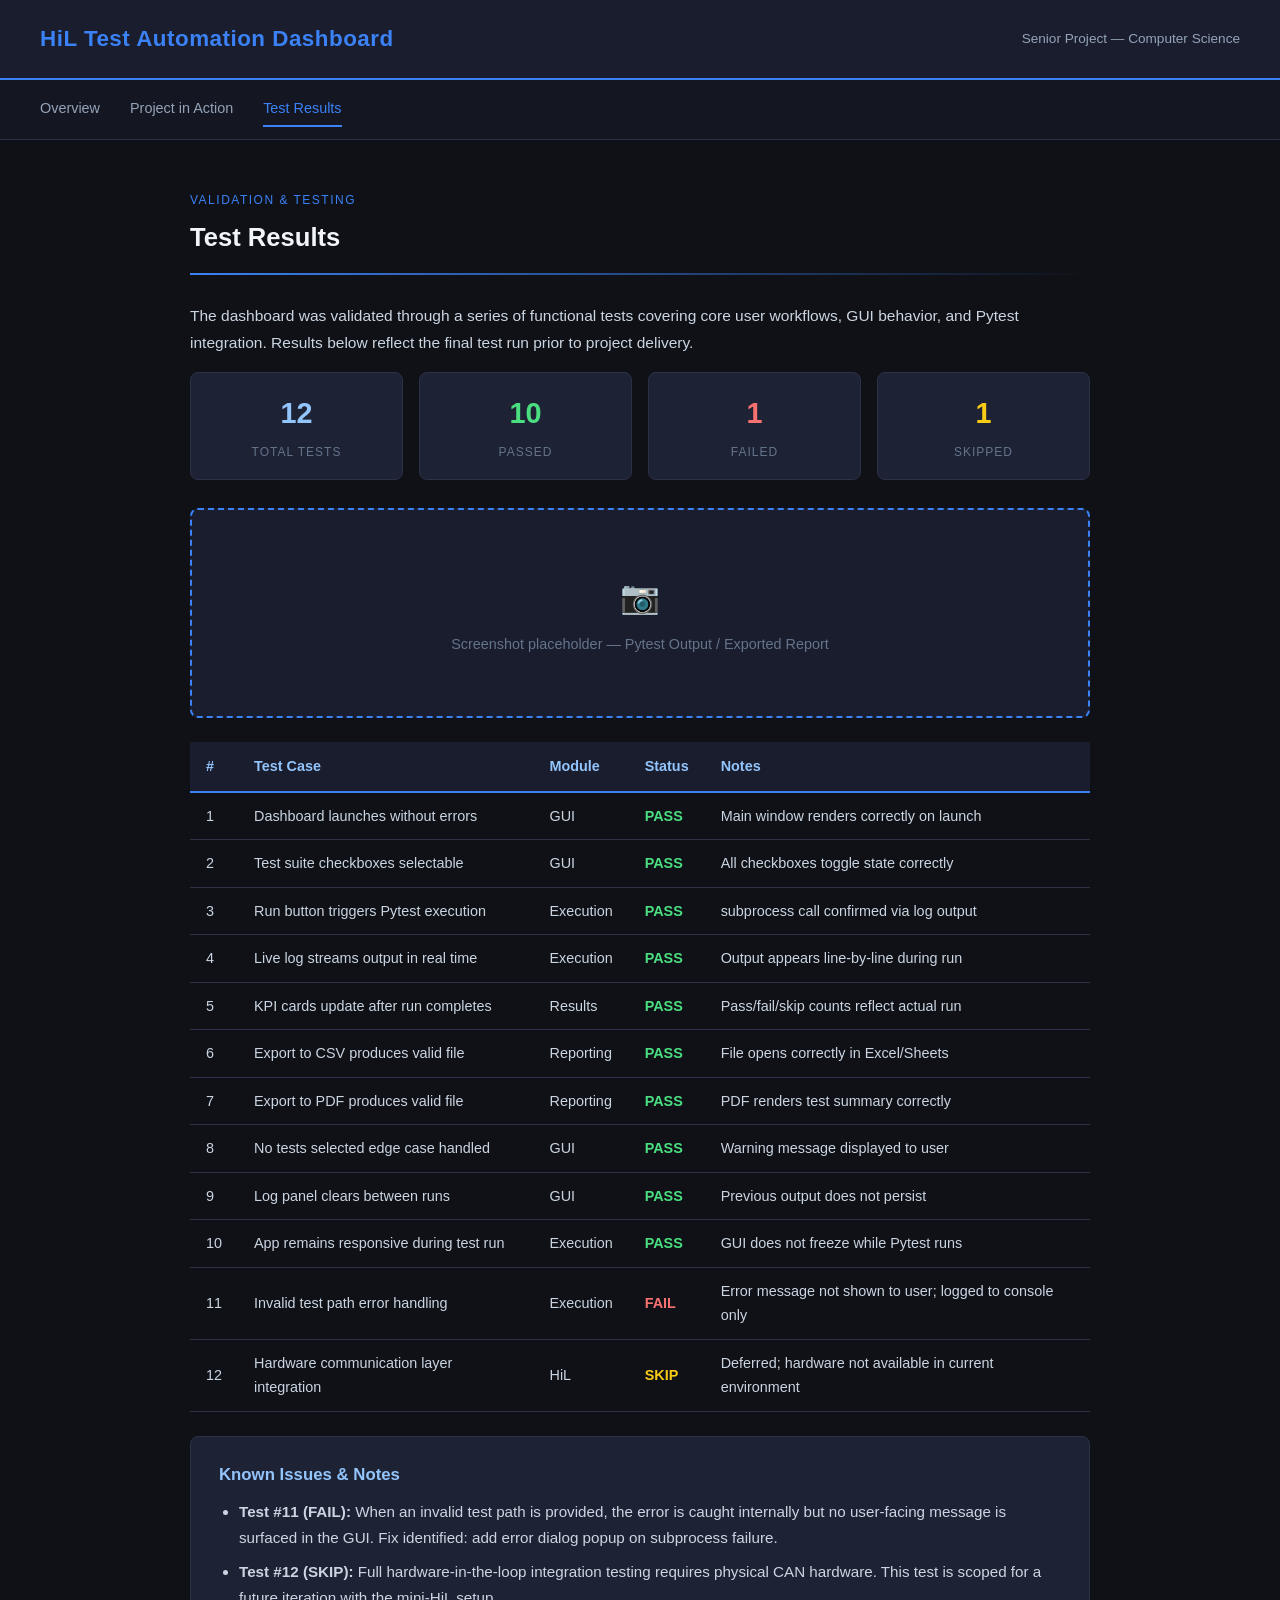
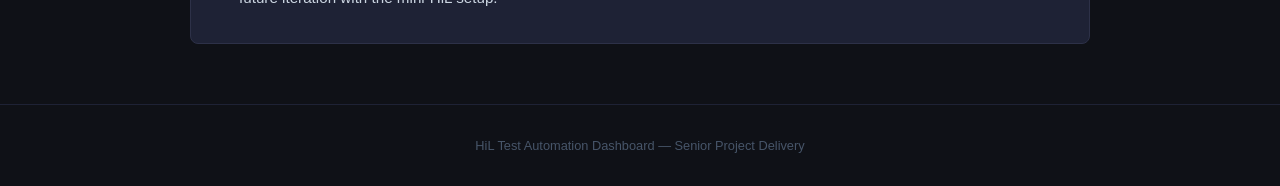
==== test-results.html @ 83a3a50f "Rename test-results to test-results.html" ====
<!DOCTYPE html>
<html lang="en">
<head>
  <meta charset="UTF-8" />
  <meta name="viewport" content="width=device-width, initial-scale=1.0"/>
  <title>HiL Dashboard | Test Results</title>
  <link rel="stylesheet" href="style.css" />
</head>
<body>

  <header>
    <h1>HiL Test Automation Dashboard</h1>
    <span>Senior Project &mdash; Computer Science</span>
  </header>

  <nav>
    <a href="index.html">Overview</a>
    <a href="screenshots.html">Project in Action</a>
    <a href="test-results.html" class="active">Test Results</a>
  </nav>

  <div class="container">

    <div class="section-label">Validation &amp; Testing</div>
    <h2>Test Results</h2>
    <div class="divider"></div>

    <p>
      The dashboard was validated through a series of functional tests covering core user workflows,
      GUI behavior, and Pytest integration. Results below reflect the final test run prior to project delivery.
    </p>

    <div class="summary-bar">
      <div class="stat-box total">
        <div class="number">12</div>
        <div class="label">Total Tests</div>
      </div>
      <div class="stat-box passed">
        <div class="number">10</div>
        <div class="label">Passed</div>
      </div>
      <div class="stat-box failed">
        <div class="number">1</div>
        <div class="label">Failed</div>
      </div>
      <div class="stat-box skipped">
        <div class="number">1</div>
        <div class="label">Skipped</div>
      </div>
    </div>

    <div class="photo-placeholder">
      <span>&#128247;</span>
      <!-- INSERT SCREENSHOT: Pytest terminal output showing full test run summary, or the exported results CSV/PDF -->
      Screenshot placeholder &mdash; Pytest Output / Exported Report
    </div>

    <table>
      <thead>
        <tr>
          <th>#</th>
          <th>Test Case</th>
          <th>Module</th>
          <th>Status</th>
          <th>Notes</th>
        </tr>
      </thead>
      <tbody>
        <tr>
          <td>1</td>
          <td>Dashboard launches without errors</td>
          <td>GUI</td>
          <td class="pass">PASS</td>
          <td>Main window renders correctly on launch</td>
        </tr>
        <tr>
          <td>2</td>
          <td>Test suite checkboxes selectable</td>
          <td>GUI</td>
          <td class="pass">PASS</td>
          <td>All checkboxes toggle state correctly</td>
        </tr>
        <tr>
          <td>3</td>
          <td>Run button triggers Pytest execution</td>
          <td>Execution</td>
          <td class="pass">PASS</td>
          <td>subprocess call confirmed via log output</td>
        </tr>
        <tr>
          <td>4</td>
          <td>Live log streams output in real time</td>
          <td>Execution</td>
          <td class="pass">PASS</td>
          <td>Output appears line-by-line during run</td>
        </tr>
        <tr>
          <td>5</td>
          <td>KPI cards update after run completes</td>
          <td>Results</td>
          <td class="pass">PASS</td>
          <td>Pass/fail/skip counts reflect actual run</td>
        </tr>
        <tr>
          <td>6</td>
          <td>Export to CSV produces valid file</td>
          <td>Reporting</td>
          <td class="pass">PASS</td>
          <td>File opens correctly in Excel/Sheets</td>
        </tr>
        <tr>
          <td>7</td>
          <td>Export to PDF produces valid file</td>
          <td>Reporting</td>
          <td class="pass">PASS</td>
          <td>PDF renders test summary correctly</td>
        </tr>
        <tr>
          <td>8</td>
          <td>No tests selected edge case handled</td>
          <td>GUI</td>
          <td class="pass">PASS</td>
          <td>Warning message displayed to user</td>
        </tr>
        <tr>
          <td>9</td>
          <td>Log panel clears between runs</td>
          <td>GUI</td>
          <td class="pass">PASS</td>
          <td>Previous output does not persist</td>
        </tr>
        <tr>
          <td>10</td>
          <td>App remains responsive during test run</td>
          <td>Execution</td>
          <td class="pass">PASS</td>
          <td>GUI does not freeze while Pytest runs</td>
        </tr>
        <tr>
          <td>11</td>
          <td>Invalid test path error handling</td>
          <td>Execution</td>
          <td class="fail">FAIL</td>
          <td>Error message not shown to user; logged to console only</td>
        </tr>
        <tr>
          <td>12</td>
          <td>Hardware communication layer integration</td>
          <td>HiL</td>
          <td class="skip">SKIP</td>
          <td>Deferred; hardware not available in current environment</td>
        </tr>
      </tbody>
    </table>

    <div class="card">
      <h3>Known Issues &amp; Notes</h3>
      <ul>
        <li><strong>Test #11 (FAIL):</strong> When an invalid test path is provided, the error is caught internally but no user-facing message is surfaced in the GUI. Fix identified: add error dialog popup on subprocess failure.</li>
        <li><strong>Test #12 (SKIP):</strong> Full hardware-in-the-loop integration testing requires physical CAN hardware. This test is scoped for a future iteration with the mini-HiL setup.</li>
      </ul>
    </div>

  </div>

  <footer>
    HiL Test Automation Dashboard &mdash; Senior Project Delivery
  </footer>

</body>
</html>
---- style.css ----
* {
  margin: 0;
  padding: 0;
  box-sizing: border-box;
}

body {
  font-family: 'Segoe UI', Tahoma, Geneva, Verdana, sans-serif;
  background-color: #0f1117;
  color: #e2e8f0;
  line-height: 1.7;
}

header {
  background-color: #1a1d2e;
  border-bottom: 2px solid #3b82f6;
  padding: 20px 40px;
  display: flex;
  align-items: center;
  justify-content: space-between;
}

header h1 {
  font-size: 1.4rem;
  color: #3b82f6;
  letter-spacing: 0.5px;
}

header span {
  font-size: 0.85rem;
  color: #94a3b8;
}

nav {
  background-color: #141622;
  padding: 12px 40px;
  display: flex;
  gap: 30px;
  border-bottom: 1px solid #2d3148;
}

nav a {
  color: #94a3b8;
  text-decoration: none;
  font-size: 0.9rem;
  font-weight: 500;
  padding: 4px 0;
  border-bottom: 2px solid transparent;
  transition: all 0.2s;
}

nav a:hover,
nav a.active {
  color: #3b82f6;
  border-bottom: 2px solid #3b82f6;
}

.container {
  max-width: 960px;
  margin: 50px auto;
  padding: 0 30px;
}

h2 {
  font-size: 1.6rem;
  color: #f1f5f9;
  margin-bottom: 10px;
}

.section-label {
  font-size: 0.75rem;
  text-transform: uppercase;
  letter-spacing: 1.5px;
  color: #3b82f6;
  margin-bottom: 6px;
}

.divider {
  height: 2px;
  background: linear-gradient(to right, #3b82f6, transparent);
  margin: 14px 0 28px 0;
}

p {
  color: #cbd5e1;
  margin-bottom: 16px;
  font-size: 0.97rem;
}

.card {
  background-color: #1e2235;
  border: 1px solid #2d3148;
  border-radius: 8px;
  padding: 24px 28px;
  margin-bottom: 24px;
}

.card h3 {
  color: #93c5fd;
  font-size: 1.05rem;
  margin-bottom: 10px;
}

ul {
  padding-left: 20px;
  color: #cbd5e1;
  font-size: 0.95rem;
}

ul li {
  margin-bottom: 8px;
}

.tag {
  display: inline-block;
  background-color: #1e3a5f;
  color: #93c5fd;
  font-size: 0.75rem;
  padding: 3px 10px;
  border-radius: 20px;
  margin: 3px 3px 3px 0;
  border: 1px solid #3b82f6;
}

.photo-placeholder {
  background-color: #1a1d2e;
  border: 2px dashed #3b82f6;
  border-radius: 8px;
  padding: 60px 20px;
  text-align: center;
  color: #64748b;
  font-size: 0.9rem;
  margin-bottom: 24px;
}

.photo-placeholder span {
  display: block;
  font-size: 2rem;
  margin-bottom: 8px;
}

table {
  width: 100%;
  border-collapse: collapse;
  font-size: 0.9rem;
  margin-bottom: 24px;
}

thead {
  background-color: #1a1d2e;
}

thead th {
  text-align: left;
  padding: 12px 16px;
  color: #93c5fd;
  font-weight: 600;
  border-bottom: 2px solid #3b82f6;
}

tbody tr {
  border-bottom: 1px solid #2d3148;
  transition: background 0.15s;
}

tbody tr:hover {
  background-color: #1e2235;
}

tbody td {
  padding: 11px 16px;
  color: #cbd5e1;
}

.pass { color: #4ade80; font-weight: 600; }
.fail { color: #f87171; font-weight: 600; }
.skip { color: #facc15; font-weight: 600; }

.summary-bar {
  display: flex;
  gap: 16px;
  flex-wrap: wrap;
  margin-bottom: 28px;
}

.stat-box {
  flex: 1;
  min-width: 120px;
  background-color: #1e2235;
  border: 1px solid #2d3148;
  border-radius: 8px;
  padding: 16px 20px;
  text-align: center;
}

.stat-box .number {
  font-size: 1.8rem;
  font-weight: 700;
}

.stat-box .label {
  font-size: 0.75rem;
  color: #64748b;
  text-transform: uppercase;
  letter-spacing: 1px;
  margin-top: 4px;
}

.total .number   { color: #93c5fd; }
.passed .number  { color: #4ade80; }
.failed .number  { color: #f87171; }
.skipped .number { color: #facc15; }

footer {
  text-align: center;
  padding: 30px;
  color: #475569;
  font-size: 0.8rem;
  border-top: 1px solid #1e2235;
  margin-top: 60px;
}
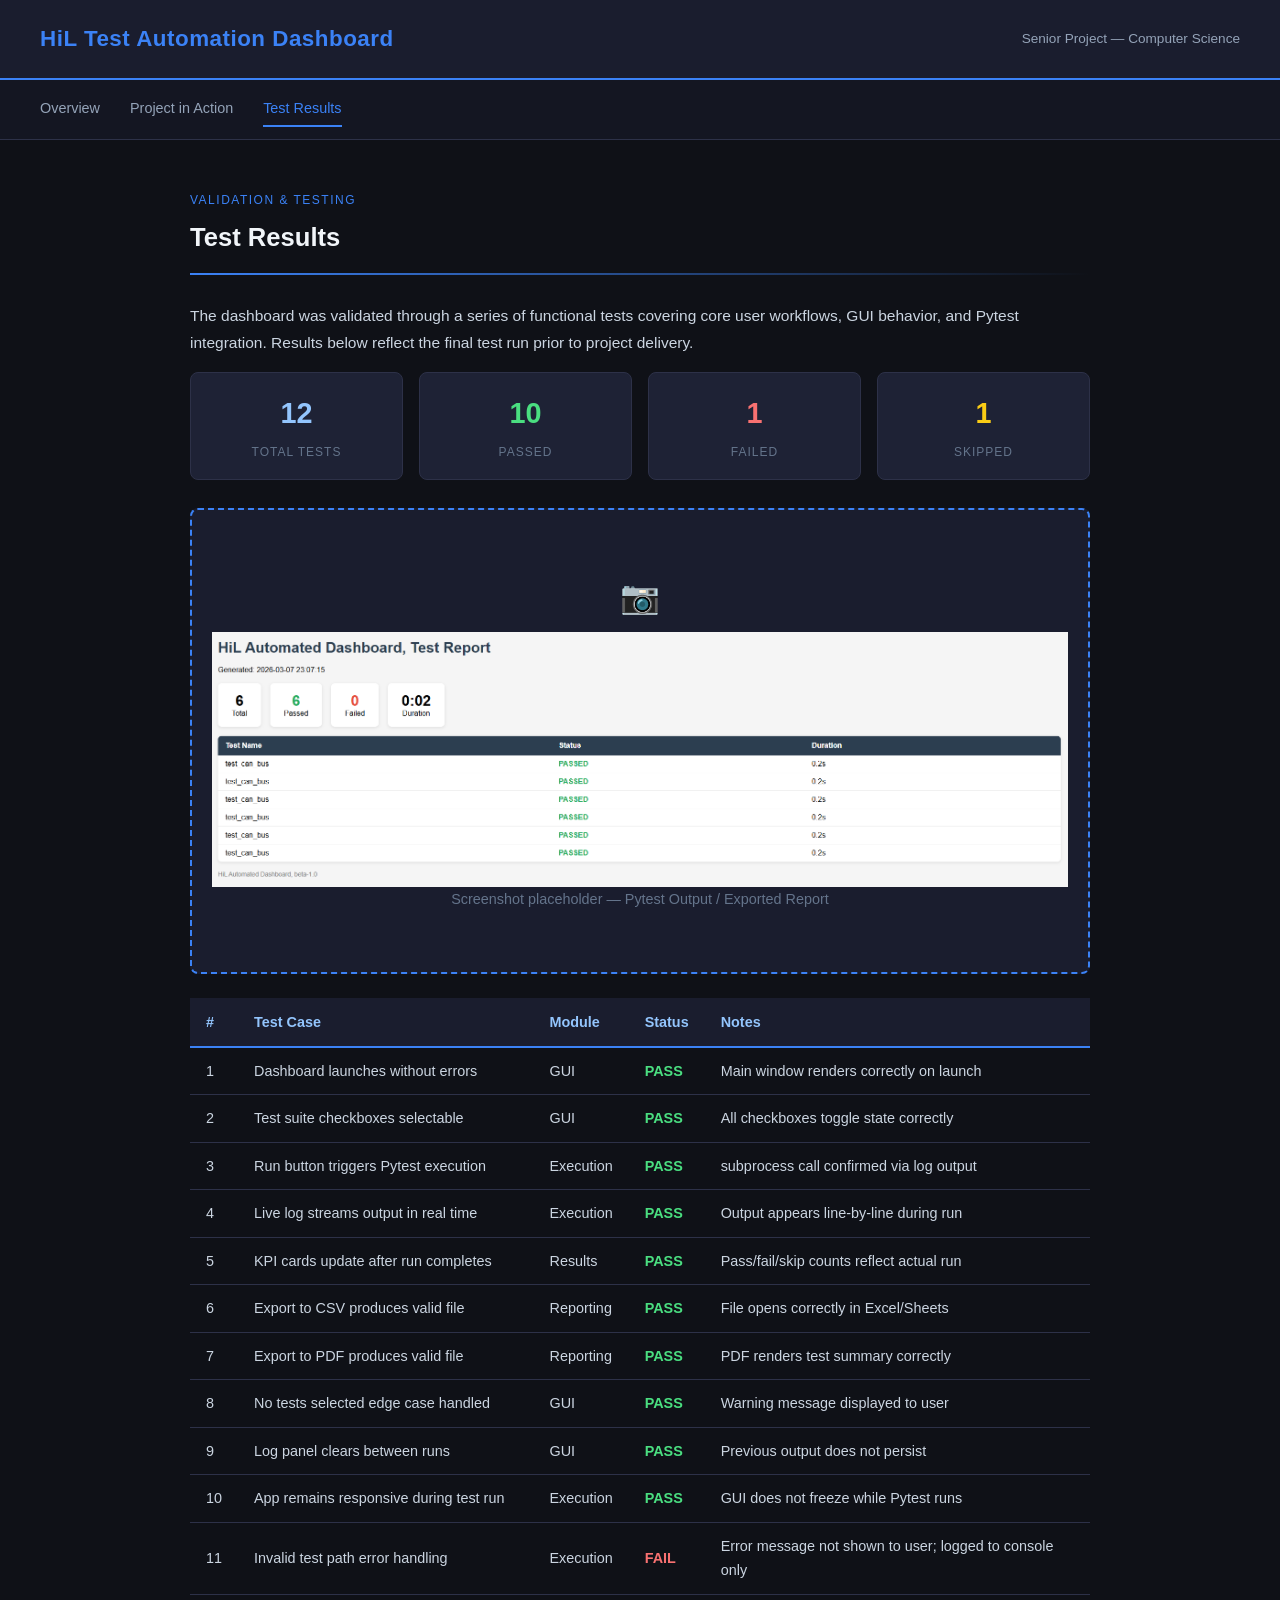
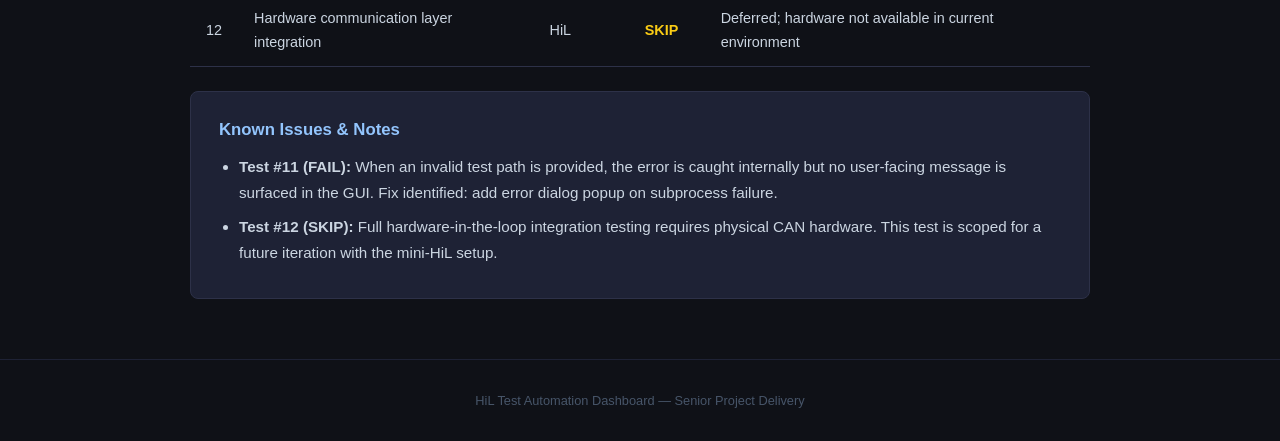
==== commit c1e7e17f: "Update test-results.html" ====
--- a/test-results.html
+++ b/test-results.html
@@ -52,6 +52,11 @@
     <div class="photo-placeholder">
       <span>&#128247;</span>
       <!-- INSERT SCREENSHOT: Pytest terminal output showing full test run summary, or the exported results CSV/PDF -->
+      <img 
+      src="assets\Test_results.png" 
+      alt="Pytest terminal output."
+      style="max-width: 100%; height: auto; display: block;"
+      />
       Screenshot placeholder &mdash; Pytest Output / Exported Report
     </div>
 
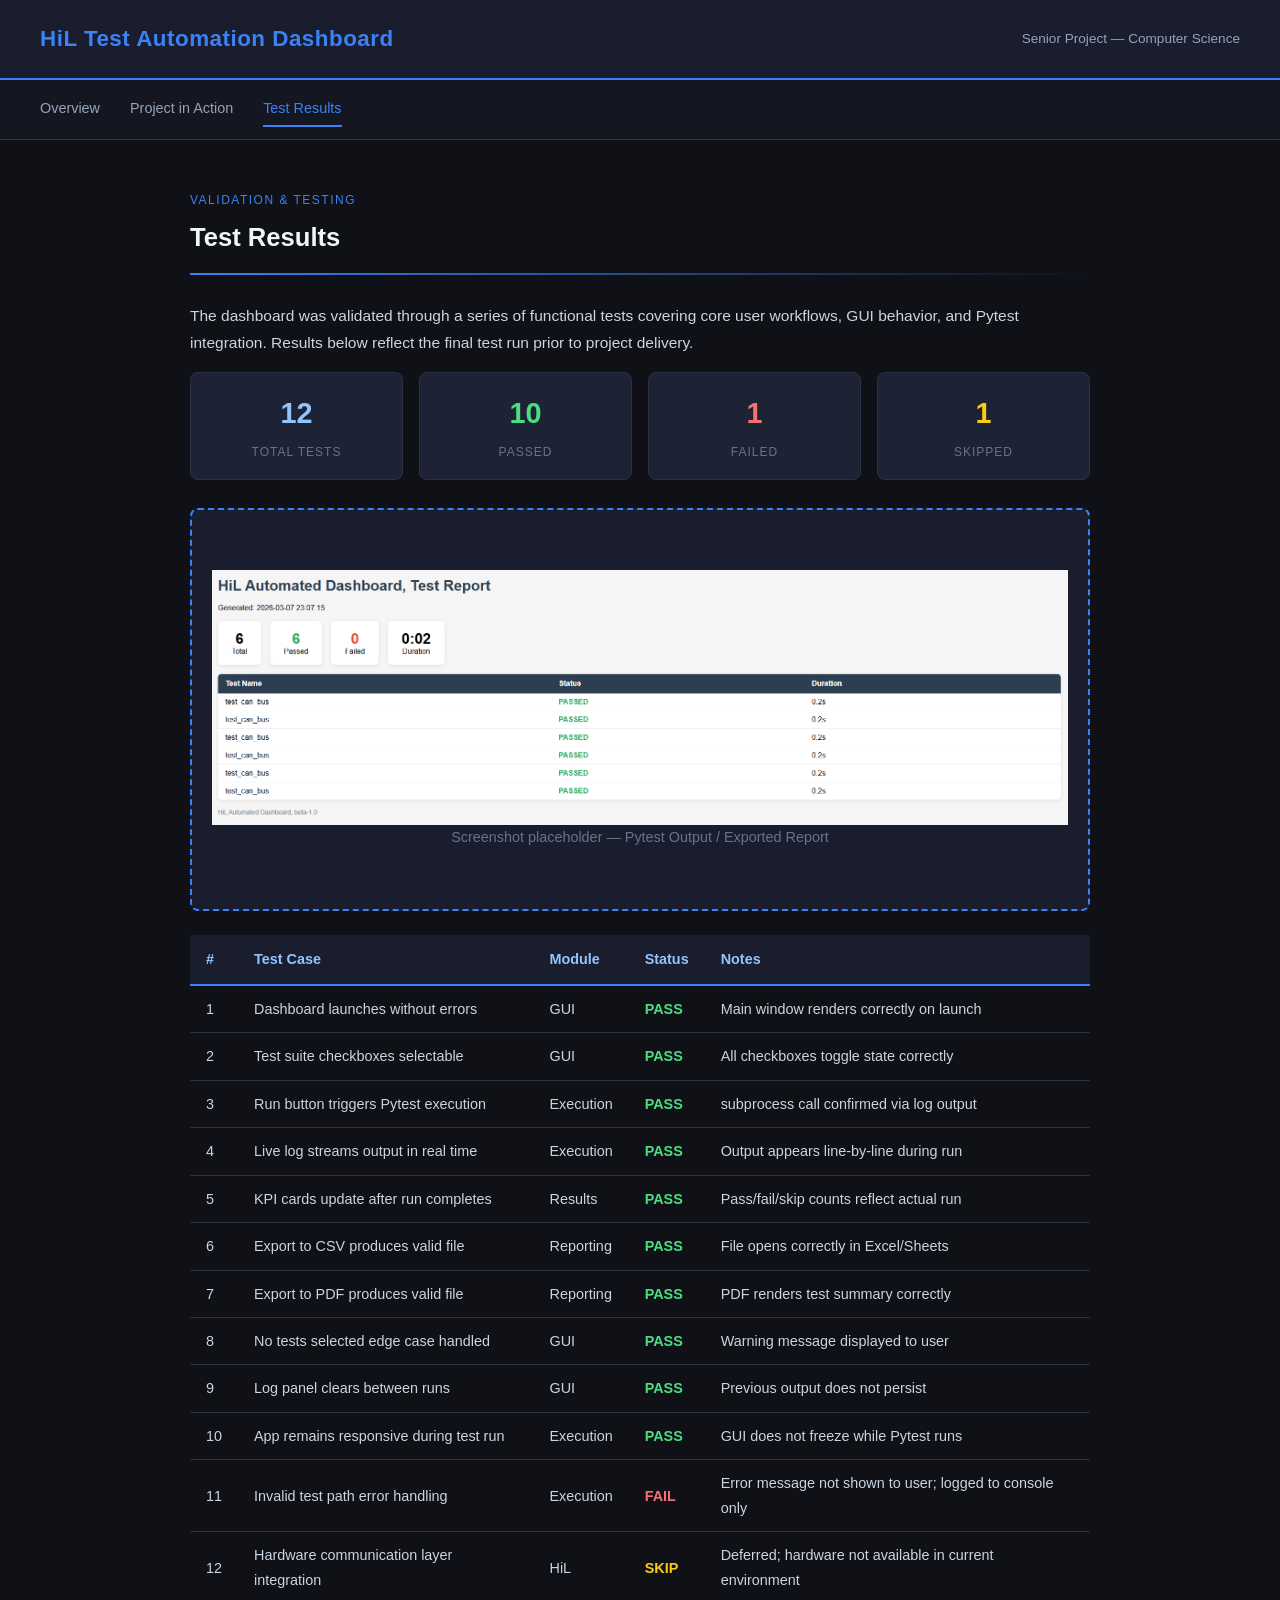
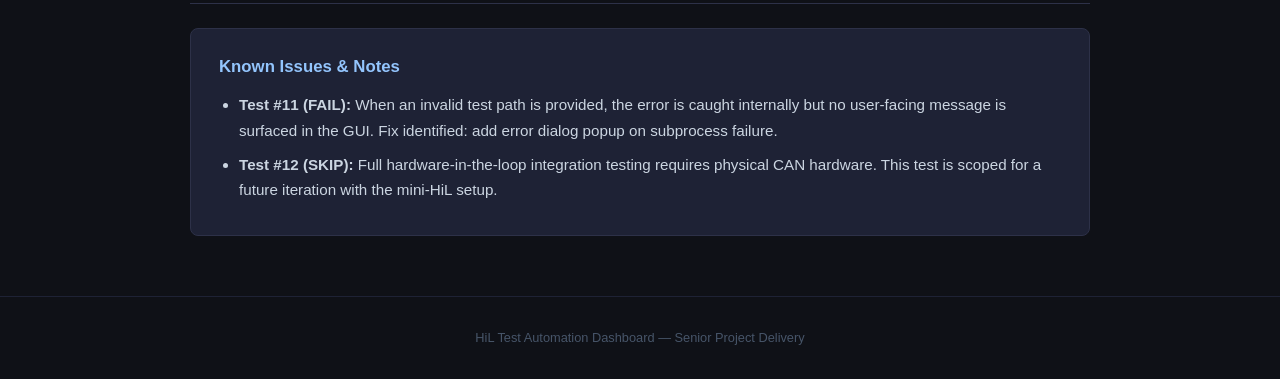
==== commit 1447e3a8: "Update test-results.html" ====
--- a/test-results.html
+++ b/test-results.html
@@ -50,10 +50,8 @@
     </div>
 
     <div class="photo-placeholder">
-      <span>&#128247;</span>
-      <!-- INSERT SCREENSHOT: Pytest terminal output showing full test run summary, or the exported results CSV/PDF -->
       <img 
-      src="assets\Test_results.png" 
+      src="assets/Test_results.png" 
       alt="Pytest terminal output."
       style="max-width: 100%; height: auto; display: block;"
       />
